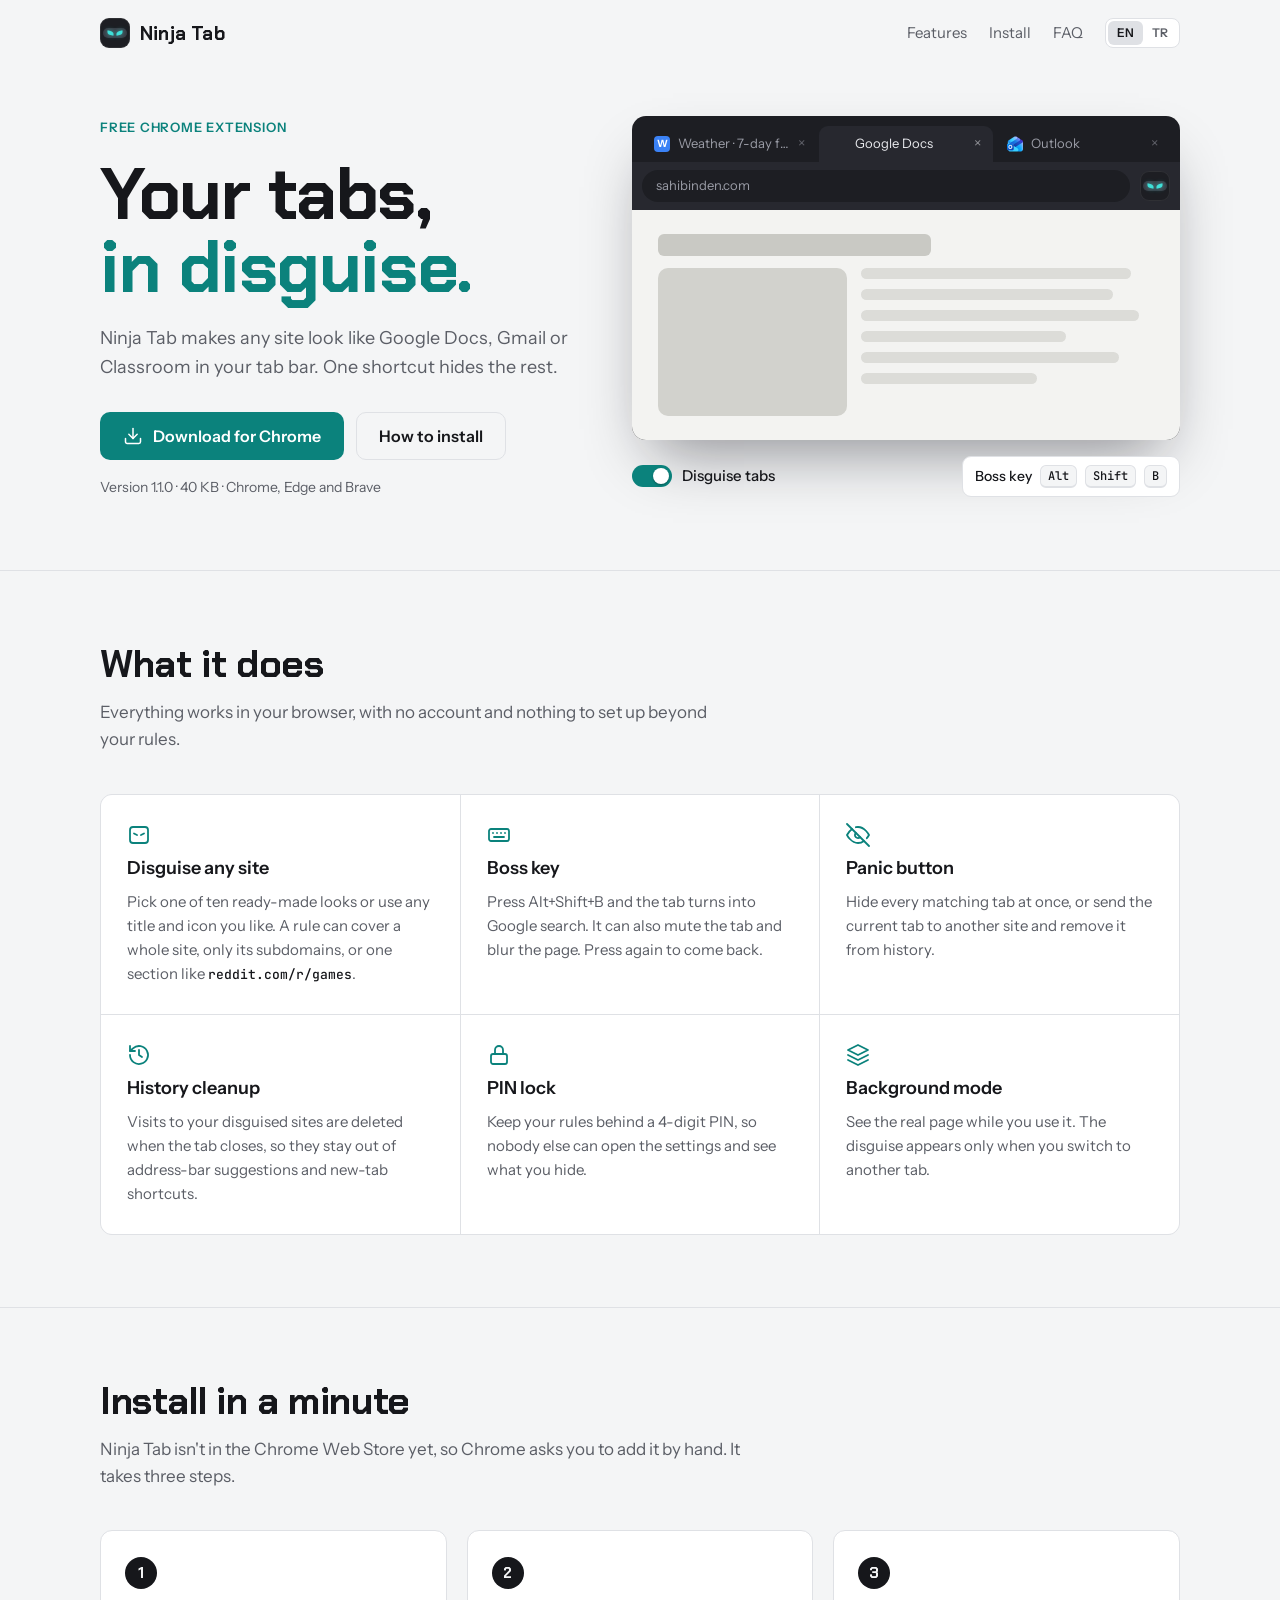
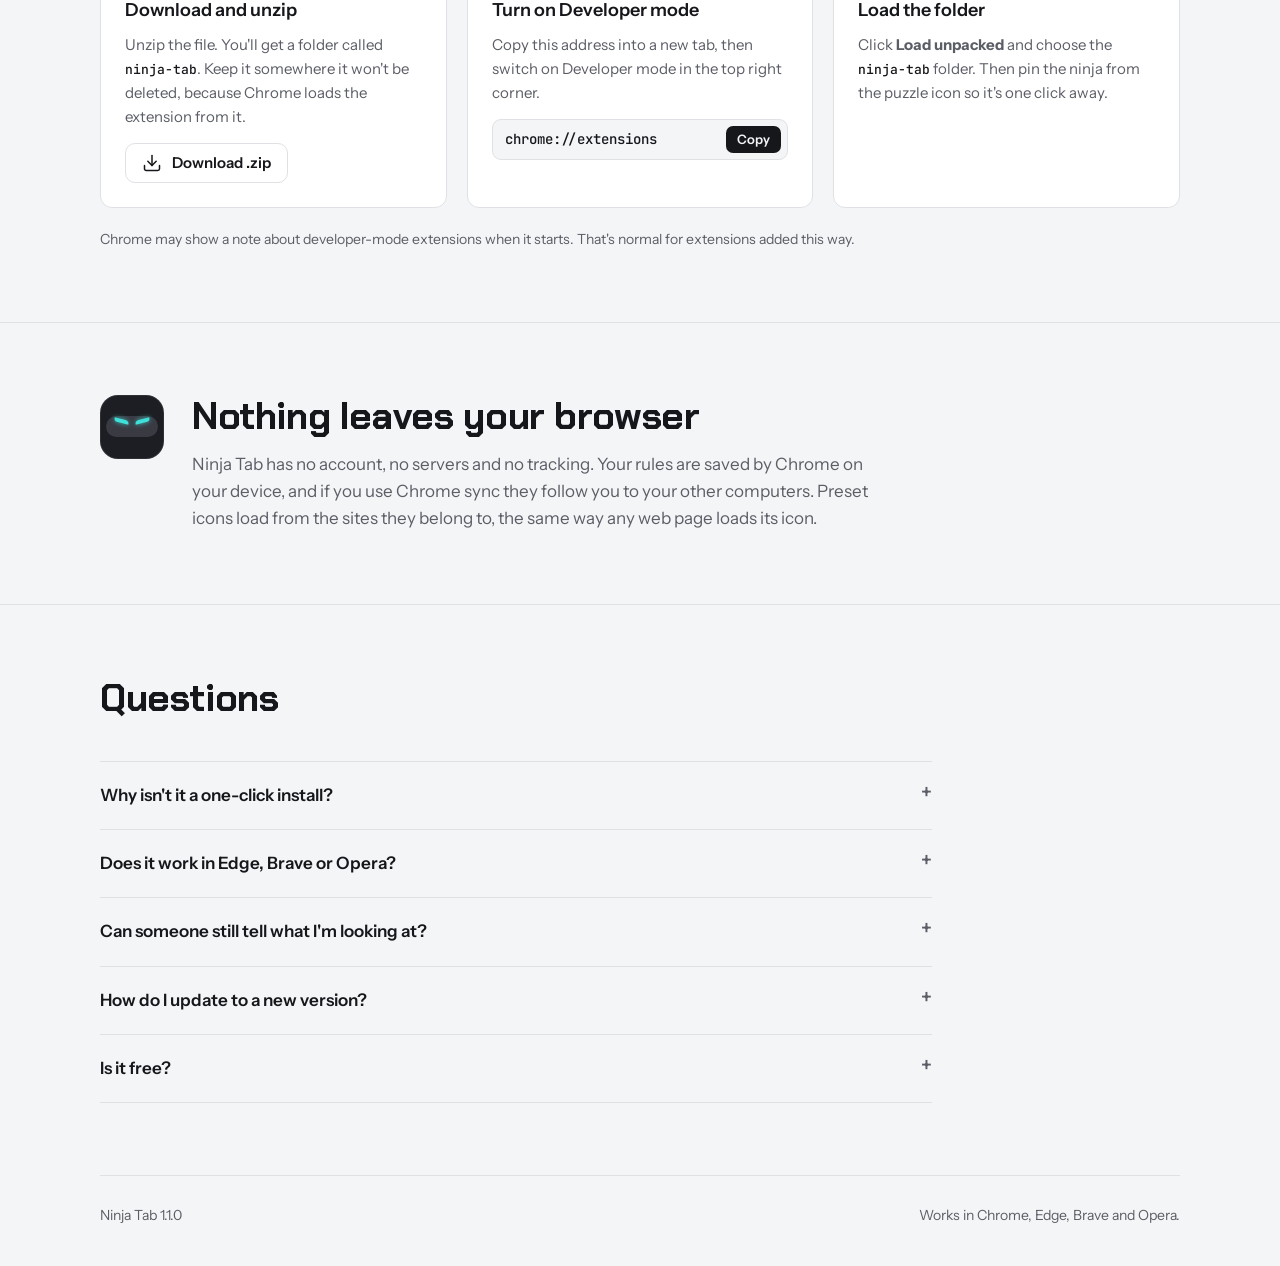
==== docs/index.html @ 6395ffd3 "Ninja Tab 1.1.0: extension and website Chrome extension that disguises tab titles and icons, with Bo" ====
<!DOCTYPE html>
<html lang="en">
<head>
  <meta charset="UTF-8">
  <meta name="viewport" content="width=device-width, initial-scale=1.0, viewport-fit=cover">
  <title>Ninja Tab</title>
  <meta name="description" content="Ninja Tab is a free Chrome extension that disguises your tabs as Google Docs, Gmail or Classroom, with a Boss Key, panic button, PIN lock and history cleanup.">
  <meta property="og:title" content="Ninja Tab">
  <meta property="og:description" content="Your tabs, in disguise. A free Chrome extension.">
  <meta property="og:image" content="icons/icon128.png">
  <link rel="icon" type="image/png" sizes="32x32" href="icons/icon32.png">
  <link rel="icon" type="image/png" sizes="16x16" href="icons/icon16.png">
  <link rel="preconnect" href="https://fonts.googleapis.com">
  <link rel="preconnect" href="https://fonts.gstatic.com" crossorigin>
  <link rel="stylesheet" href="https://fonts.googleapis.com/css2?family=Chakra+Petch:wght@600;700&family=Instrument+Sans:wght@400;500;600&family=JetBrains+Mono:wght@500&display=swap">
  <script>
    // ---- Site settings -------------------------------------------------------
    // After Ninja Tab is published, paste its Chrome Web Store link here.
    // The main button then becomes a one-click "Add to Chrome".
    window.NINJA_TAB_CONFIG = {
      chromeWebStoreUrl: '',
      zipFile: 'Ninja-Tab-v1.1.0.zip',
      version: '1.1.0',
      zipSize: '40 KB'
    };
  </script>
  <style>
    /* Layout: split hero (copy left, live tab-bar demo right), then a feature grid,
       a numbered install path, privacy and FAQ. Stacks to one column on phones. */
    :root {
      --bg: #f4f5f6;
      --bg-raised: #ffffff;
      --fg: #16171b;
      --fg-muted: #5b5e66;
      --line: #dfe1e5;
      --accent: #0b827c;
      --accent-fg: #ffffff;
      --accent-soft: rgba(11, 130, 124, 0.1);
      /* the demo browser and ninja are dark in both themes, like the extension */
      --hood: #1d1e23;
      --hood-2: #27282f;
      --hood-3: #34353e;
      --hood-text: #e9eaee;
      --hood-muted: #9a9ca6;
      --eye: #3fe0d8;
      --font-display: 'Chakra Petch', 'Segoe UI', system-ui, sans-serif;
      --font-body: 'Instrument Sans', system-ui, -apple-system, 'Segoe UI', sans-serif;
      --font-mono: 'JetBrains Mono', ui-monospace, Consolas, monospace;
      --radius: 12px;
    }
    @media (prefers-color-scheme: dark) {
      :root:not([data-theme="light"]) {
        --bg: #111215;
        --bg-raised: #191a1e;
        --fg: #ececef;
        --fg-muted: #9c9fa8;
        --line: #2a2c32;
        --accent: #3fcfc8;
        --accent-fg: #082321;
        --accent-soft: rgba(63, 207, 200, 0.12);
        --hood: #1f2026;
        --hood-2: #292a31;
        --hood-3: #363741;
        color-scheme: dark;
      }
    }
    :root[data-theme="dark"] {
      --bg: #111215;
      --bg-raised: #191a1e;
      --fg: #ececef;
      --fg-muted: #9c9fa8;
      --line: #2a2c32;
      --accent: #3fcfc8;
      --accent-fg: #082321;
      --accent-soft: rgba(63, 207, 200, 0.12);
      --hood: #1f2026;
      --hood-2: #292a31;
      --hood-3: #363741;
      color-scheme: dark;
    }

    * { box-sizing: border-box; }
    [hidden] { display: none !important; }
    html { scroll-behavior: smooth; }
    body {
      margin: 0;
      background: var(--bg);
      color: var(--fg);
      font: 16px/1.6 var(--font-body);
      -webkit-font-smoothing: antialiased;
    }
    img { max-width: 100%; }
    a { color: inherit; }
    :focus-visible { outline: 2px solid var(--accent); outline-offset: 3px; border-radius: 4px; }
    .wrap {
      width: 100%;
      max-width: 1120px;
      margin: 0 auto;
      padding-left: max(20px, env(safe-area-inset-left, 0px));
      padding-right: max(20px, env(safe-area-inset-right, 0px));
    }
    h1, h2, h3 { text-wrap: balance; margin: 0; }
    h2 {
      font: 700 clamp(28px, 4vw, 38px)/1.15 var(--font-display);
      letter-spacing: -0.01em;
    }
    .icon {
      width: 20px; height: 20px; flex-shrink: 0;
      fill: none; stroke: currentColor; stroke-width: 1.8; stroke-linecap: round; stroke-linejoin: round;
    }

    /* ---------- Ninja mark (same drawing as the extension) ---------- */
    .ninja {
      position: relative; flex-shrink: 0;
      width: 30px; height: 30px; border-radius: 9px;
      background: var(--hood);
      box-shadow: inset 0 0 0 1px rgba(255, 255, 255, 0.08);
    }
    .ninja-band {
      position: absolute; top: 10px; left: 3px; right: 3px; height: 10px;
      border-radius: 5px; background: #3a3a43;
    }
    .ninja-eye {
      position: absolute; top: 5px; width: 7px; height: 1.5px; border-radius: 1px;
      background: #707079;
      transition: height .25s, top .25s, transform .25s, background .25s, box-shadow .25s;
    }
    .ninja-eye:first-child { left: 4px; }
    .ninja-eye:last-child { right: 4px; }
    .ninja.awake .ninja-eye { top: 3px; height: 4px; background: var(--eye); box-shadow: 0 0 5px rgba(63, 224, 216, .8); }
    .ninja.awake .ninja-eye:first-child { border-radius: 0 6px 0 6px; transform: rotate(14deg); }
    .ninja.awake .ninja-eye:last-child { border-radius: 6px 0 6px 0; transform: rotate(-14deg); }
    .ninja.awake .ninja-band { animation: blink 5s infinite; }
    @keyframes blink { 0%, 93%, 100% { transform: scaleY(1); } 95% { transform: scaleY(.15); } }

    /* ---------- Nav ---------- */
    .nav {
      display: flex; align-items: center; justify-content: space-between; gap: 16px;
      padding-block: 18px;
    }
    .brand { display: flex; align-items: center; gap: 10px; text-decoration: none; }
    .brand-name { font: 700 19px/1 var(--font-display); letter-spacing: .01em; }
    .nav-links { display: flex; align-items: center; gap: 22px; font-size: 15px; }
    .nav-links a { text-decoration: none; color: var(--fg-muted); }
    .nav-links a:hover { color: var(--fg); }
    .lang {
      display: flex; padding: 2px; border: 1px solid var(--line); border-radius: 8px; background: var(--bg-raised);
    }
    .lang button {
      border: 0; background: none; color: var(--fg-muted); cursor: pointer;
      font: 600 12px/1 var(--font-body); padding: 6px 9px; border-radius: 6px;
    }
    .lang button[aria-pressed="true"] { background: var(--line); color: var(--fg); }
    @media (max-width: 720px) { .nav-links .text-link { display: none; } }

    /* ---------- Buttons ---------- */
    .btn {
      display: inline-flex; align-items: center; justify-content: center; gap: 10px;
      min-height: 48px; padding: 0 22px; border-radius: 10px;
      font: 600 16px/1 var(--font-body); text-decoration: none; cursor: pointer;
      border: 1px solid transparent; transition: filter .15s, transform .1s;
    }
    .btn:hover { filter: brightness(1.07); }
    .btn:active { transform: translateY(1px); }
    .btn-primary { background: var(--accent); color: var(--accent-fg); }
    .btn-quiet { background: transparent; border-color: var(--line); color: var(--fg); }

    /* ---------- Hero ---------- */
    .hero {
      display: grid; grid-template-columns: minmax(0, 1fr) minmax(0, 1.15fr);
      gap: 56px; align-items: center;
      padding-block: 48px 72px;
    }
    .eyebrow {
      display: inline-flex; align-items: center; gap: 8px;
      font: 600 13px/1 var(--font-body); letter-spacing: .06em; text-transform: uppercase;
      color: var(--accent);
    }
    .hero h1 {
      margin-top: 18px;
      font: 700 clamp(44px, 6.4vw, 72px)/1.02 var(--font-display);
      letter-spacing: -0.02em;
    }
    .hero h1 em { font-style: normal; color: var(--accent); }
    .lead { margin: 20px 0 0; max-width: 34em; font-size: 18px; color: var(--fg-muted); }
    .cta-row { display: flex; flex-wrap: wrap; gap: 12px; margin-top: 30px; }
    .meta { margin: 16px 0 0; font-size: 14px; color: var(--fg-muted); }
    @media (max-width: 900px) {
      .hero { grid-template-columns: minmax(0, 1fr); gap: 40px; padding-block: 24px 56px; }
    }

    /* ---------- Demo browser ---------- */
    .demo { min-width: 0; }
    .browser {
      background: var(--hood); color: var(--hood-text);
      border-radius: 14px; overflow: hidden;
      box-shadow: 0 30px 60px -20px rgba(10, 12, 20, .45), 0 0 0 1px rgba(255, 255, 255, .05);
    }
    .tabstrip { display: flex; align-items: flex-end; gap: 2px; padding: 10px 10px 0; }
    .tab {
      display: flex; align-items: center; gap: 8px; min-width: 0; flex: 1 1 0; max-width: 220px;
      height: 36px; padding: 0 12px; border-radius: 9px 9px 0 0;
      font-size: 13px; color: var(--hood-muted);
    }
    .tab.active { background: var(--hood-2); color: var(--hood-text); }
    .tab-title { overflow: hidden; white-space: nowrap; text-overflow: ellipsis; flex: 1; min-width: 0; }
    .tab-icon {
      width: 16px; height: 16px; flex-shrink: 0; border-radius: 4px;
      display: grid; place-items: center; font: 700 10px/1 var(--font-body); color: #fff;
    }
    .tab-icon img { width: 16px; height: 16px; display: block; }
    .tab .x { opacity: .5; font-size: 14px; }
    .tab.swapping .tab-title, .tab.swapping .tab-icon { animation: swap .45s ease; }
    @keyframes swap { 0% { opacity: 1; } 40% { opacity: 0; transform: translateY(-3px); } 100% { opacity: 1; } }
    .toolbar {
      display: flex; align-items: center; gap: 10px;
      padding: 8px 10px; background: var(--hood-2);
    }
    .address {
      flex: 1; min-width: 0; height: 32px; padding: 0 14px; border-radius: 16px;
      display: flex; align-items: center; background: var(--hood);
      font-size: 13px; color: var(--hood-muted); overflow: hidden; white-space: nowrap;
    }
    .address span { overflow: hidden; text-overflow: ellipsis; }
    .viewport {
      position: relative; height: 230px; padding: 24px 26px; background: #f3f3f1;
      display: flex; flex-direction: column; gap: 12px; overflow: hidden;
      transition: filter .3s;
    }
    .viewport.blurred { filter: blur(10px); }
    .sk { border-radius: 6px; background: #dcdcd8; }
    .sk.h { height: 22px; width: 55%; background: #c9c9c4; }
    .sk.l { height: 11px; }
    .sk-row { display: flex; gap: 14px; flex: 1; min-height: 0; }
    .sk.img { flex: 0 0 38%; border-radius: 10px; background: #d2d2cd; }
    .sk-col { flex: 1; display: flex; flex-direction: column; gap: 10px; }
    .demo-controls {
      display: flex; flex-wrap: wrap; align-items: center; justify-content: space-between; gap: 12px;
      margin-top: 16px;
    }
    .switch-row { display: flex; align-items: center; gap: 10px; font-size: 15px; font-weight: 500; cursor: pointer; }
    .switch { position: relative; width: 40px; height: 22px; flex-shrink: 0; }
    .switch input { position: absolute; opacity: 0; width: 0; height: 0; }
    .slider { position: absolute; inset: 0; border-radius: 11px; background: var(--line); transition: background .2s; }
    .slider::before {
      content: ""; position: absolute; top: 3px; left: 3px; width: 16px; height: 16px; border-radius: 50%;
      background: #fff; box-shadow: 0 1px 2px rgba(0, 0, 0, .3); transition: transform .2s;
    }
    .switch input:checked + .slider { background: var(--accent); }
    .switch input:checked + .slider::before { transform: translateX(18px); }
    .switch input:focus-visible + .slider { outline: 2px solid var(--accent); outline-offset: 2px; }
    .boss-btn {
      display: inline-flex; align-items: center; gap: 8px; cursor: pointer;
      padding: 8px 12px; border-radius: 9px; border: 1px solid var(--line); background: var(--bg-raised);
      font: 500 14px/1 var(--font-body); color: var(--fg);
    }
    .boss-btn[aria-pressed="true"] { border-color: var(--accent); background: var(--accent-soft); }
    kbd {
      display: inline-block; padding: 3px 7px; border-radius: 6px;
      border: 1px solid var(--line); border-bottom-width: 2px; background: var(--bg);
      font: 500 12px/1.2 var(--font-mono); color: var(--fg);
    }

    /* ---------- Sections ---------- */
    section.block { padding-block: 72px; border-top: 1px solid var(--line); }
    .section-head { display: flex; flex-direction: column; gap: 12px; max-width: 40em; margin-bottom: 40px; }
    .section-head p { margin: 0; color: var(--fg-muted); font-size: 17px; }

    .features {
      display: grid; grid-template-columns: repeat(3, minmax(0, 1fr)); gap: 1px;
      background: var(--line); border: 1px solid var(--line); border-radius: var(--radius); overflow: hidden;
    }
    .feature { background: var(--bg-raised); padding: 28px 26px; display: flex; flex-direction: column; gap: 10px; min-width: 0; }
    .feature .icon { width: 24px; height: 24px; color: var(--accent); }
    .feature h3 { font: 600 18px/1.3 var(--font-body); }
    .feature p { margin: 0; color: var(--fg-muted); font-size: 15px; }
    .feature code { font: 500 13px var(--font-mono); color: var(--fg); }
    @media (max-width: 900px) { .features { grid-template-columns: repeat(2, minmax(0, 1fr)); } }
    @media (max-width: 600px) { .features { grid-template-columns: minmax(0, 1fr); } }

    /* Install steps are a real sequence, so they're numbered */
    .store-box {
      display: flex; flex-wrap: wrap; align-items: center; justify-content: space-between; gap: 16px;
      padding: 22px 24px; margin-bottom: 28px;
      border: 1px solid var(--accent); border-radius: var(--radius); background: var(--accent-soft);
    }
    .store-box p { margin: 0; font-weight: 500; }
    .steps { list-style: none; margin: 0; padding: 0; display: grid; grid-template-columns: repeat(3, minmax(0, 1fr)); gap: 20px; counter-reset: step; }
    .step {
      counter-increment: step; position: relative; min-width: 0;
      padding: 26px 24px 24px; border: 1px solid var(--line); border-radius: var(--radius); background: var(--bg-raised);
      display: flex; flex-direction: column; gap: 10px;
      transition: border-color .3s, box-shadow .3s;
    }
    .step::before {
      content: counter(step);
      display: grid; place-items: center; width: 32px; height: 32px; border-radius: 50%;
      background: var(--fg); color: var(--bg); font: 700 15px/1 var(--font-display);
    }
    .step.highlight { border-color: var(--accent); box-shadow: 0 0 0 4px var(--accent-soft); }
    .step h3 { font: 600 18px/1.3 var(--font-body); }
    .step p { margin: 0; color: var(--fg-muted); font-size: 15px; }
    .step code { font: 500 13px var(--font-mono); color: var(--fg); }
    .copy-field {
      display: flex; align-items: center; gap: 8px; margin-top: 4px;
      padding: 6px 6px 6px 12px; border: 1px solid var(--line); border-radius: 9px; background: var(--bg);
    }
    .copy-field code { flex: 1; min-width: 0; overflow-x: auto; white-space: nowrap; font: 500 14px var(--font-mono); }
    .copy-btn {
      border: 0; border-radius: 7px; padding: 7px 11px; cursor: pointer;
      background: var(--fg); color: var(--bg); font: 600 13px/1 var(--font-body);
    }
    .step .btn { align-self: flex-start; min-height: 40px; padding: 0 16px; font-size: 15px; margin-top: 4px; }
    .note { margin: 20px 0 0; font-size: 14px; color: var(--fg-muted); }
    @media (max-width: 900px) { .steps { grid-template-columns: minmax(0, 1fr); } }

    .privacy {
      display: grid; grid-template-columns: auto minmax(0, 1fr); gap: 28px; align-items: start;
    }
    .privacy .ninja { width: 64px; height: 64px; border-radius: 18px; }
    .privacy .ninja-band { top: 21px; left: 6px; right: 6px; height: 21px; border-radius: 11px; }
    .privacy .ninja-eye { top: 9px; width: 15px; height: 3px; }
    .privacy .ninja-eye:first-child { left: 8px; }
    .privacy .ninja-eye:last-child { right: 8px; }
    .privacy p { margin: 12px 0 0; color: var(--fg-muted); max-width: 40em; font-size: 17px; }
    @media (max-width: 600px) { .privacy { grid-template-columns: minmax(0, 1fr); } }

    .faq { display: flex; flex-direction: column; border-top: 1px solid var(--line); max-width: 52em; }
    .faq details { border-bottom: 1px solid var(--line); }
    .faq summary {
      cursor: pointer; list-style: none; padding: 20px 0; font-weight: 600; font-size: 17px;
      display: flex; justify-content: space-between; gap: 16px;
    }
    .faq summary::-webkit-details-marker { display: none; }
    .faq summary::after { content: "+"; font: 600 20px/1 var(--font-body); color: var(--fg-muted); transition: transform .2s; }
    .faq details[open] summary::after { transform: rotate(45deg); }
    .faq details p { margin: 0 0 20px; color: var(--fg-muted); max-width: 44em; }
    .faq code { font: 500 14px var(--font-mono); color: var(--fg); }

    footer {
      border-top: 1px solid var(--line); padding-block: 28px 40px;
      display: flex; flex-wrap: wrap; justify-content: space-between; gap: 12px;
      font-size: 14px; color: var(--fg-muted);
    }

    .toast {
      position: fixed; left: 50%; bottom: calc(20px + env(safe-area-inset-bottom, 0px));
      transform: translate(-50%, 10px); opacity: 0; pointer-events: none;
      padding: 10px 16px; border-radius: 10px; background: var(--fg); color: var(--bg);
      font-size: 14px; font-weight: 500; transition: opacity .2s, transform .2s;
    }
    .toast.show { opacity: 1; transform: translate(-50%, 0); }

    @media (prefers-reduced-motion: reduce) {
      *, *::before, *::after { animation: none !important; transition: none !important; }
      html { scroll-behavior: auto; }
    }
  </style>
</head>
<body>
  <svg xmlns="http://www.w3.org/2000/svg" style="display: none;">
    <symbol id="i-mask" viewBox="0 0 24 24"><rect x="3" y="4" width="18" height="16" rx="3"/><path d="M7 10.5l3 1.5M17 10.5l-3 1.5"/></symbol>
    <symbol id="i-key" viewBox="0 0 24 24"><rect x="2" y="6" width="20" height="12" rx="2"/><line x1="6" y1="10" x2="6.01" y2="10"/><line x1="10" y1="10" x2="10.01" y2="10"/><line x1="14" y1="10" x2="14.01" y2="10"/><line x1="18" y1="10" x2="18.01" y2="10"/><line x1="7" y1="14" x2="17" y2="14"/></symbol>
    <symbol id="i-eye-off" viewBox="0 0 24 24"><path d="M17.94 17.94A10.07 10.07 0 0 1 12 20c-7 0-11-8-11-8a18.45 18.45 0 0 1 5.06-5.94"/><path d="M9.9 4.24A9.12 9.12 0 0 1 12 4c7 0 11 8 11 8a18.5 18.5 0 0 1-2.16 3.19"/><path d="M14.12 14.12a3 3 0 1 1-4.24-4.24"/><line x1="1" y1="1" x2="23" y2="23"/></symbol>
    <symbol id="i-history" viewBox="0 0 24 24"><path d="M3 12a9 9 0 1 0 3-6.7L3 8"/><polyline points="3 3 3 8 8 8"/><polyline points="12 7 12 12 15 14"/></symbol>
    <symbol id="i-lock" viewBox="0 0 24 24"><rect x="4" y="11" width="16" height="10" rx="2"/><path d="M8 11V7a4 4 0 0 1 8 0v4"/></symbol>
    <symbol id="i-layers" viewBox="0 0 24 24"><polygon points="12 2 2 7 12 12 22 7 12 2"/><polyline points="2 17 12 22 22 17"/><polyline points="2 12 12 17 22 12"/></symbol>
    <symbol id="i-download" viewBox="0 0 24 24"><path d="M21 15v4a2 2 0 0 1-2 2H5a2 2 0 0 1-2-2v-4"/><polyline points="7 10 12 15 17 10"/><line x1="12" y1="15" x2="12" y2="3"/></symbol>
    <symbol id="i-chrome" viewBox="0 0 24 24"><circle cx="12" cy="12" r="9"/><circle cx="12" cy="12" r="3.5"/><line x1="12" y1="8.5" x2="20.2" y2="8.5"/><line x1="9" y1="13.8" x2="4.9" y2="6.7"/><line x1="15" y1="13.8" x2="10.9" y2="20.9"/></symbol>
  </svg>

  <div class="wrap">
    <nav class="nav">
      <a class="brand" href="#top" aria-label="Ninja Tab">
        <span class="ninja awake" id="nav-ninja" aria-hidden="true"><span class="ninja-band"><span class="ninja-eye"></span><span class="ninja-eye"></span></span></span>
        <span class="brand-name">Ninja Tab</span>
      </a>
      <div class="nav-links">
        <a class="text-link" href="#features" data-i18n="navFeatures">Features</a>
        <a class="text-link" href="#install" data-i18n="navInstall">Install</a>
        <a class="text-link" href="#faq" data-i18n="navFaq">FAQ</a>
        <div class="lang" role="group" aria-label="Language">
          <button type="button" data-lang="en" aria-pressed="true">EN</button>
          <button type="button" data-lang="tr" aria-pressed="false">TR</button>
        </div>
      </div>
    </nav>

    <header class="hero" id="top">
      <div>
        <span class="eyebrow" data-i18n="eyebrow">Free Chrome extension</span>
        <h1 data-i18n-html="heroTitle">Your tabs, <em>in disguise.</em></h1>
        <p class="lead" data-i18n="heroLead">Ninja Tab makes any site look like Google Docs, Gmail or Classroom in your tab bar. One shortcut hides the rest.</p>
        <div class="cta-row">
          <a class="btn btn-primary get-btn" href="#install">
            <svg class="icon"><use href="#i-download"/></svg>
            <span class="get-label">Download for Chrome</span>
          </a>
          <a class="btn btn-quiet" href="#install" data-i18n="howToInstall">How to install</a>
        </div>
        <p class="meta" id="meta-line">Version 1.1.0 · 40 KB · Chrome, Edge and Brave</p>
      </div>

      <div class="demo">
        <div class="browser" aria-label="Demo of a browser tab bar">
          <div class="tabstrip" id="tabstrip"></div>
          <div class="toolbar">
            <div class="address"><span id="demo-address">sahibinden.com</span></div>
            <span class="ninja awake" id="demo-ninja" aria-hidden="true"><span class="ninja-band"><span class="ninja-eye"></span><span class="ninja-eye"></span></span></span>
          </div>
          <div class="viewport" id="demo-viewport" aria-hidden="true">
            <div class="sk h"></div>
            <div class="sk-row">
              <div class="sk img"></div>
              <div class="sk-col">
                <div class="sk l" style="width: 92%"></div>
                <div class="sk l" style="width: 86%"></div>
                <div class="sk l" style="width: 95%"></div>
                <div class="sk l" style="width: 70%"></div>
                <div class="sk l" style="width: 88%"></div>
                <div class="sk l" style="width: 60%"></div>
              </div>
            </div>
          </div>
        </div>
        <div class="demo-controls">
          <label class="switch-row" for="demo-disguise">
            <span class="switch"><input type="checkbox" id="demo-disguise" checked><span class="slider"></span></span>
            <span data-i18n="demoDisguise">Disguise tabs</span>
          </label>
          <button type="button" class="boss-btn" id="demo-boss" aria-pressed="false">
            <span data-i18n="demoBoss">Boss key</span> <kbd>Alt</kbd><kbd>Shift</kbd><kbd>B</kbd>
          </button>
        </div>
      </div>
    </header>
  </div>

  <section class="block" id="features">
    <div class="wrap">
      <div class="section-head">
        <h2 data-i18n="featuresTitle">What it does</h2>
        <p data-i18n="featuresLead">Everything works in your browser, with no account and nothing to set up beyond your rules.</p>
      </div>
      <div class="features">
        <div class="feature">
          <svg class="icon"><use href="#i-mask"/></svg>
          <h3 data-i18n="f1Title">Disguise any site</h3>
          <p data-i18n-html="f1Body">Pick one of ten ready-made looks or use any title and icon you like. A rule can cover a whole site, only its subdomains, or one section like <code>reddit.com/r/games</code>.</p>
        </div>
        <div class="feature">
          <svg class="icon"><use href="#i-key"/></svg>
          <h3 data-i18n="f2Title">Boss key</h3>
          <p data-i18n="f2Body">Press Alt+Shift+B and the tab turns into Google search. It can also mute the tab and blur the page. Press again to come back.</p>
        </div>
        <div class="feature">
          <svg class="icon"><use href="#i-eye-off"/></svg>
          <h3 data-i18n="f3Title">Panic button</h3>
          <p data-i18n="f3Body">Hide every matching tab at once, or send the current tab to another site and remove it from history.</p>
        </div>
        <div class="feature">
          <svg class="icon"><use href="#i-history"/></svg>
          <h3 data-i18n="f4Title">History cleanup</h3>
          <p data-i18n="f4Body">Visits to your disguised sites are deleted when the tab closes, so they stay out of address-bar suggestions and new-tab shortcuts.</p>
        </div>
        <div class="feature">
          <svg class="icon"><use href="#i-lock"/></svg>
          <h3 data-i18n="f5Title">PIN lock</h3>
          <p data-i18n="f5Body">Keep your rules behind a 4-digit PIN, so nobody else can open the settings and see what you hide.</p>
        </div>
        <div class="feature">
          <svg class="icon"><use href="#i-layers"/></svg>
          <h3 data-i18n="f6Title">Background mode</h3>
          <p data-i18n="f6Body">See the real page while you use it. The disguise appears only when you switch to another tab.</p>
        </div>
      </div>
    </div>
  </section>

  <section class="block" id="install">
    <div class="wrap">
      <div class="section-head">
        <h2 data-i18n="installTitle">Install in a minute</h2>
        <p id="install-lead">Ninja Tab isn't in the Chrome Web Store yet, so Chrome asks you to add it by hand. It takes three steps.</p>
      </div>

      <div class="store-box" id="store-box" hidden>
        <p data-i18n="storeBox">The fastest way: add Ninja Tab from the Chrome Web Store with one click.</p>
        <a class="btn btn-primary" id="store-btn" href="#" target="_blank" rel="noopener">
          <svg class="icon"><use href="#i-chrome"/></svg><span data-i18n="addToChrome">Add to Chrome</span>
        </a>
      </div>

      <ol class="steps">
        <li class="step" id="step-1">
          <h3 data-i18n="s1Title">Download and unzip</h3>
          <p data-i18n-html="s1Body">Unzip the file. You'll get a folder called <code>ninja-tab</code>. Keep it somewhere it won't be deleted, because Chrome loads the extension from it.</p>
          <a class="btn btn-quiet get-zip" href="Ninja-Tab-v1.1.0.zip" download>
            <svg class="icon"><use href="#i-download"/></svg><span data-i18n="downloadZip">Download .zip</span>
          </a>
        </li>
        <li class="step" id="step-2">
          <h3 data-i18n="s2Title">Turn on Developer mode</h3>
          <p data-i18n="s2Body">Copy this address into a new tab, then switch on Developer mode in the top right corner.</p>
          <div class="copy-field">
            <code id="ext-address">chrome://extensions</code>
            <button type="button" class="copy-btn" id="copy-address" data-i18n="copy">Copy</button>
          </div>
        </li>
        <li class="step" id="step-3">
          <h3 data-i18n="s3Title">Load the folder</h3>
          <p data-i18n-html="s3Body">Click <strong>Load unpacked</strong> and choose the <code>ninja-tab</code> folder. Then pin the ninja from the puzzle icon so it's one click away.</p>
        </li>
      </ol>
      <p class="note" data-i18n="installNote">Chrome may show a note about developer-mode extensions when it starts. That's normal for extensions added this way.</p>
    </div>
  </section>

  <section class="block">
    <div class="wrap privacy">
      <span class="ninja awake" aria-hidden="true"><span class="ninja-band"><span class="ninja-eye"></span><span class="ninja-eye"></span></span></span>
      <div>
        <h2 data-i18n="privacyTitle">Nothing leaves your browser</h2>
        <p data-i18n="privacyBody">Ninja Tab has no account, no servers and no tracking. Your rules are saved by Chrome on your device, and if you use Chrome sync they follow you to your other computers. Preset icons load from the sites they belong to, the same way any web page loads its icon.</p>
      </div>
    </div>
  </section>

  <section class="block" id="faq">
    <div class="wrap">
      <div class="section-head">
        <h2 data-i18n="faqTitle">Questions</h2>
      </div>
      <div class="faq">
        <details>
          <summary data-i18n="q1">Why isn't it a one-click install?</summary>
          <p data-i18n="a1">Chrome only allows one-click installs from the Chrome Web Store. Once Ninja Tab is published there, the button at the top of this page will install it directly.</p>
        </details>
        <details>
          <summary data-i18n="q2">Does it work in Edge, Brave or Opera?</summary>
          <p data-i18n-html="a2">Yes. They're built on the same engine as Chrome. Use <code>edge://extensions</code> in Edge, <code>brave://extensions</code> in Brave and <code>opera://extensions</code> in Opera for step 2.</p>
        </details>
        <details>
          <summary data-i18n="q3">Can someone still tell what I'm looking at?</summary>
          <p data-i18n="a3">Ninja Tab changes what the tab bar and your history show. The address bar still shows the real address, and anyone looking at your screen sees the real page unless you press the Boss Key.</p>
        </details>
        <details>
          <summary data-i18n="q4">How do I update to a new version?</summary>
          <p data-i18n-html="a4">Download the new version and replace the old <code>ninja-tab</code> folder with it. Then open <code>chrome://extensions</code> and click the reload arrow on Ninja Tab. Your rules and settings stay.</p>
        </details>
        <details>
          <summary data-i18n="q5">Is it free?</summary>
          <p data-i18n="a5">Yes, completely. There are no ads and no paid version.</p>
        </details>
      </div>
    </div>
  </section>

  <div class="wrap">
    <footer>
      <span>Ninja Tab <span class="version"></span></span>
      <span data-i18n="footerNote">Works in Chrome, Edge, Brave and Opera.</span>
    </footer>
  </div>

  <div class="toast" id="toast" role="status" aria-live="polite"></div>

  <script>
    (function () {
      const config = window.NINJA_TAB_CONFIG;
      const hasStore = !!config.chromeWebStoreUrl;
      const $ = (id) => document.getElementById(id);

      const i18n = {
        en: {
          navFeatures: 'Features', navInstall: 'Install', navFaq: 'FAQ',
          eyebrow: 'Free Chrome extension',
          heroTitle: 'Your tabs, <em>in disguise.</em>',
          heroLead: 'Ninja Tab makes any site look like Google Docs, Gmail or Classroom in your tab bar. One shortcut hides the rest.',
          getDownload: 'Download for Chrome', getStore: 'Add to Chrome',
          howToInstall: 'How to install',
          meta: 'Version {v} · {size} · Chrome, Edge and Brave',
          metaStore: 'Version {v} · Free on the Chrome Web Store',
          demoDisguise: 'Disguise tabs', demoBoss: 'Boss key',
          featuresTitle: 'What it does',
          featuresLead: 'Everything works in your browser, with no account and nothing to set up beyond your rules.',
          f1Title: 'Disguise any site',
          f1Body: 'Pick one of ten ready-made looks or use any title and icon you like. A rule can cover a whole site, only its subdomains, or one section like <code>reddit.com/r/games</code>.',
          f2Title: 'Boss key',
          f2Body: 'Press Alt+Shift+B and the tab turns into Google search. It can also mute the tab and blur the page. Press again to come back.',
          f3Title: 'Panic button',
          f3Body: 'Hide every matching tab at once, or send the current tab to another site and remove it from history.',
          f4Title: 'History cleanup',
          f4Body: 'Visits to your disguised sites are deleted when the tab closes, so they stay out of address-bar suggestions and new-tab shortcuts.',
          f5Title: 'PIN lock',
          f5Body: 'Keep your rules behind a 4-digit PIN, so nobody else can open the settings and see what you hide.',
          f6Title: 'Background mode',
          f6Body: 'See the real page while you use it. The disguise appears only when you switch to another tab.',
          installTitle: 'Install in a minute',
          installLead: "Ninja Tab isn't in the Chrome Web Store yet, so Chrome asks you to add it by hand. It takes three steps.",
          installLeadStore: 'Add it from the Chrome Web Store with one click, or install the file by hand with the steps below.',
          storeBox: 'The fastest way: add Ninja Tab from the Chrome Web Store with one click.',
          addToChrome: 'Add to Chrome',
          s1Title: 'Download and unzip',
          s1Body: "Unzip the file. You'll get a folder called <code>ninja-tab</code>. Keep it somewhere it won't be deleted, because Chrome loads the extension from it.",
          downloadZip: 'Download .zip',
          s2Title: 'Turn on Developer mode',
          s2Body: 'Copy this address into a new tab, then switch on Developer mode in the top right corner.',
          copy: 'Copy', copied: 'Address copied. Paste it into a new tab.', copyFailed: 'Select the address and copy it by hand.',
          downloading: 'Downloading. Follow the three steps below to finish.',
          s3Title: 'Load the folder',
          s3Body: "Click <strong>Load unpacked</strong> and choose the <code>ninja-tab</code> folder. Then pin the ninja from the puzzle icon so it's one click away.",
          installNote: "Chrome may show a note about developer-mode extensions when it starts. That's normal for extensions added this way.",
          privacyTitle: 'Nothing leaves your browser',
          privacyBody: 'Ninja Tab has no account, no servers and no tracking. Your rules are saved by Chrome on your device, and if you use Chrome sync they follow you to your other computers. Preset icons load from the sites they belong to, the same way any web page loads its icon.',
          faqTitle: 'Questions',
          q1: "Why isn't it a one-click install?",
          a1: 'Chrome only allows one-click installs from the Chrome Web Store. Once Ninja Tab is published there, the button at the top of this page will install it directly.',
          q2: 'Does it work in Edge, Brave or Opera?',
          a2: "Yes. They're built on the same engine as Chrome. Use <code>edge://extensions</code> in Edge, <code>brave://extensions</code> in Brave and <code>opera://extensions</code> in Opera for step 2.",
          q3: "Can someone still tell what I'm looking at?",
          a3: 'Ninja Tab changes what the tab bar and your history show. The address bar still shows the real address, and anyone looking at your screen sees the real page unless you press the Boss Key.',
          q4: 'How do I update to a new version?',
          a4: 'Download the new version and replace the old <code>ninja-tab</code> folder with it. Then open <code>chrome://extensions</code> and click the reload arrow on Ninja Tab. Your rules and settings stay.',
          q5: 'Is it free?',
          a5: 'Yes, completely. There are no ads and no paid version.',
          footerNote: 'Works in Chrome, Edge, Brave and Opera.',
          tabs: ['Weather · 7-day forecast', 'sahibinden.com - Emlak, Vasıta, Alışveriş', 'Live scores · Football']
        },
        tr: {
          navFeatures: 'Özellikler', navInstall: 'Kurulum', navFaq: 'SSS',
          eyebrow: 'Ücretsiz Chrome uzantısı',
          heroTitle: 'Sekmeleriniz <em>kılık değiştirsin.</em>',
          heroLead: 'Ninja Tab, herhangi bir siteyi sekme çubuğunda Google Dokümanlar, Gmail veya Classroom gibi gösterir. Tek kısayol gerisini gizler.',
          getDownload: 'Chrome için indir', getStore: "Chrome'a ekle",
          howToInstall: 'Nasıl kurulur',
          meta: 'Sürüm {v} · {size} · Chrome, Edge ve Brave',
          metaStore: "Sürüm {v} · Chrome Web Mağazası'nda ücretsiz",
          demoDisguise: 'Sekmeleri gizle', demoBoss: 'Patron tuşu',
          featuresTitle: 'Neler yapar',
          featuresLead: 'Her şey tarayıcınızda çalışır. Hesap yok; kurallarınız dışında ayarlanacak bir şey yok.',
          f1Title: 'Her siteyi gizleyin',
          f1Body: 'Hazır on görünümden birini seçin ya da istediğiniz başlığı ve simgeyi kullanın. Bir kural tüm siteyi, yalnızca alt alan adlarını ya da <code>reddit.com/r/games</code> gibi tek bir bölümü kapsayabilir.',
          f2Title: 'Patron tuşu',
          f2Body: 'Alt+Shift+B tuşlarına basın, sekme Google aramasına dönüşsün. Sekmeyi sessize alıp sayfayı bulanıklaştırabilir de. Geri dönmek için tekrar basın.',
          f3Title: 'Panik düğmesi',
          f3Body: 'Eşleşen tüm sekmeleri tek seferde gizleyin ya da geçerli sekmeyi başka bir siteye gönderip geçmişten silin.',
          f4Title: 'Geçmiş temizliği',
          f4Body: 'Gizlediğiniz sitelere yapılan ziyaretler sekme kapanınca silinir; böylece adres çubuğu önerilerinde ve yeni sekme kısayollarında görünmezler.',
          f5Title: 'PIN kilidi',
          f5Body: 'Kurallarınızı 4 haneli bir PIN ile koruyun; kimse ayarları açıp neyi gizlediğinizi göremesin.',
          f6Title: 'Arka plan modu',
          f6Body: 'Sayfayı kullanırken gerçeğini görün. Kamuflaj yalnızca başka bir sekmeye geçtiğinizde devreye girer.',
          installTitle: 'Bir dakikada kurun',
          installLead: "Ninja Tab henüz Chrome Web Mağazası'nda değil, bu yüzden Chrome elle eklemenizi istiyor. Üç adımda biter.",
          installLeadStore: "Chrome Web Mağazası'ndan tek tıkla ekleyin ya da aşağıdaki adımlarla dosyayı elle kurun.",
          storeBox: "En hızlı yol: Ninja Tab'ı Chrome Web Mağazası'ndan tek tıkla ekleyin.",
          addToChrome: "Chrome'a ekle",
          s1Title: 'İndirin ve açın',
          s1Body: 'Zip dosyasını açın. <code>ninja-tab</code> adlı bir klasör çıkacak. Silinmeyeceği bir yerde saklayın, çünkü Chrome uzantıyı bu klasörden yükler.',
          downloadZip: '.zip indir',
          s2Title: 'Geliştirici modunu açın',
          s2Body: 'Bu adresi yeni bir sekmeye yapıştırın, ardından sağ üst köşedeki Geliştirici modunu açın.',
          copy: 'Kopyala', copied: 'Adres kopyalandı. Yeni bir sekmeye yapıştırın.', copyFailed: 'Adresi seçip elle kopyalayın.',
          downloading: 'İndiriliyor. Bitirmek için aşağıdaki üç adımı izleyin.',
          s3Title: 'Klasörü yükleyin',
          s3Body: '<strong>Paketlenmemiş öğe yükle</strong> düğmesine tıklayıp <code>ninja-tab</code> klasörünü seçin. Sonra yapboz simgesinden ninjayı sabitleyin, hep bir tık uzağınızda olsun.',
          installNote: 'Chrome açılırken geliştirici modundaki uzantılarla ilgili bir uyarı gösterebilir. Bu şekilde eklenen uzantılar için bu normaldir.',
          privacyTitle: 'Hiçbir şey tarayıcınızdan çıkmaz',
          privacyBody: 'Ninja Tab’ın hesabı, sunucusu ve takibi yok. Kurallarınızı Chrome cihazınızda saklar; Chrome senkronizasyonu açıksa diğer bilgisayarlarınıza da taşınır. Hazır simgeler, her web sayfasının kendi simgesini yüklediği gibi ait oldukları sitelerden yüklenir.',
          faqTitle: 'Sorular',
          q1: 'Neden tek tıkla kurulmuyor?',
          a1: "Chrome tek tıkla kurulumu yalnızca Chrome Web Mağazası'ndan yapılmasına izin verir. Ninja Tab orada yayınlandığında, bu sayfanın üstündeki düğme uzantıyı doğrudan kuracak.",
          q2: "Edge, Brave veya Opera'da çalışır mı?",
          a2: "Evet. Hepsi Chrome ile aynı altyapıyı kullanır. 2. adımda Edge için <code>edge://extensions</code>, Brave için <code>brave://extensions</code>, Opera için <code>opera://extensions</code> adresini kullanın.",
          q3: 'Neye baktığım yine de anlaşılabilir mi?',
          a3: 'Ninja Tab, sekme çubuğunda ve geçmişinizde görüneni değiştirir. Adres çubuğu gerçek adresi göstermeye devam eder ve Patron tuşuna basmadığınız sürece ekranınıza bakan herkes gerçek sayfayı görür.',
          q4: 'Yeni sürüme nasıl güncellerim?',
          a4: 'Yeni sürümü indirip eski <code>ninja-tab</code> klasörünün yerine koyun. Ardından <code>chrome://extensions</code> sayfasını açıp Ninja Tab üzerindeki yenile okuna tıklayın. Kurallarınız ve ayarlarınız korunur.',
          q5: 'Ücretsiz mi?',
          a5: 'Evet, tamamen. Reklam ve ücretli sürüm yok.',
          footerNote: "Chrome, Edge, Brave ve Opera'da çalışır.",
          tabs: ['Hava durumu · 7 günlük', 'sahibinden.com - Emlak, Vasıta, Alışveriş', 'Canlı skorlar · Futbol']
        }
      };

      let lang = 'en';
      try { lang = localStorage.getItem('ninja-tab-lang') || ''; } catch (e) { lang = ''; }
      if (!i18n[lang]) lang = (navigator.language || '').toLowerCase().startsWith('tr') ? 'tr' : 'en';

      function fill(text, vars) {
        return Object.keys(vars).reduce((s, k) => s.replace('{' + k + '}', vars[k]), text);
      }

      function applyLanguage(next) {
        lang = next;
        const t = i18n[lang];
        document.documentElement.lang = lang;
        document.querySelectorAll('[data-i18n]').forEach(el => { el.textContent = t[el.dataset.i18n]; });
        document.querySelectorAll('[data-i18n-html]').forEach(el => { el.innerHTML = t[el.dataset.i18nHtml]; });
        document.querySelectorAll('.lang button').forEach(b => b.setAttribute('aria-pressed', String(b.dataset.lang === lang)));
        document.querySelectorAll('.get-label').forEach(el => { el.textContent = hasStore ? t.getStore : t.getDownload; });
        $('meta-line').textContent = fill(hasStore ? t.metaStore : t.meta, { v: config.version, size: config.zipSize });
        $('install-lead').textContent = hasStore ? t.installLeadStore : t.installLead;
        renderTabs();
        try { localStorage.setItem('ninja-tab-lang', lang); } catch (e) { /* not saved; fine */ }
      }

      document.querySelectorAll('.lang button').forEach(b => b.addEventListener('click', () => applyLanguage(b.dataset.lang)));

      // ---------- Download / store button ----------
      document.querySelectorAll('.version').forEach(el => { el.textContent = config.version; });
      document.querySelectorAll('.get-zip').forEach(a => a.setAttribute('href', config.zipFile));
      const toastEl = $('toast');
      let toastTimer;
      function toast(message) {
        toastEl.textContent = message;
        toastEl.classList.add('show');
        clearTimeout(toastTimer);
        toastTimer = setTimeout(() => toastEl.classList.remove('show'), 3200);
      }

      function highlightStep(id) {
        const step = $(id);
        step.classList.add('highlight');
        setTimeout(() => step.classList.remove('highlight'), 2600);
      }

      if (hasStore) {
        $('store-box').hidden = false;
        $('store-btn').href = config.chromeWebStoreUrl;
      }
      document.querySelectorAll('.get-btn').forEach(btn => {
        if (hasStore) {
          btn.href = config.chromeWebStoreUrl;
          btn.target = '_blank';
          btn.rel = 'noopener';
          btn.querySelector('use').setAttribute('href', '#i-chrome');
        } else {
          // Start the download, then walk the visitor to the install steps
          btn.href = config.zipFile;
          btn.setAttribute('download', '');
          btn.addEventListener('click', () => {
            toast(i18n[lang].downloading);
            setTimeout(() => {
              $('install').scrollIntoView({ behavior: 'smooth' });
              highlightStep('step-2');
            }, 400);
          });
        }
      });

      // chrome:// pages can't be linked to from a website, so offer a copy button
      $('copy-address').addEventListener('click', async () => {
        const text = $('ext-address').textContent;
        try {
          await navigator.clipboard.writeText(text);
          toast(i18n[lang].copied);
        } catch (e) {
          const range = document.createRange();
          range.selectNodeContents($('ext-address'));
          const sel = window.getSelection();
          sel.removeAllRanges();
          sel.addRange(range);
          toast(i18n[lang].copyFailed);
        }
      });

      // ---------- Demo tab bar ----------
      const DOCS = 'https://ssl.gstatic.com/docs/documents/images/kix-favicon7.ico';
      const OUTLOOK = 'icons/outlook.png';
      const GOOGLE = 'https://www.google.com/favicon.ico';
      const demoTabs = [
        { letter: 'W', color: '#3b82f6', disguise: null },
        { realIcon: 'icons/sahibinden.png', disguise: { title: 'Google Docs', icon: DOCS }, active: true },
        { letter: 'S', color: '#2b8a3e', disguise: { title: 'Outlook', icon: OUTLOOK } }
      ];
      let disguised = false;
      let boss = false;

      function iconEl(tab, shown) {
        shown = shown || tab.realIcon;
        const box = document.createElement('span');
        box.className = 'tab-icon';
        if (shown) {
          const img = document.createElement('img');
          img.src = shown;
          img.alt = '';
          box.appendChild(img);
        } else {
          box.style.background = tab.color;
          box.textContent = tab.letter;
        }
        return box;
      }

      function renderTabs(changed) {
        const strip = $('tabstrip');
        strip.innerHTML = '';
        demoTabs.forEach((tab, i) => {
          let title = i18n[lang].tabs[i];
          let icon = null;
          if (tab.active && boss) {
            title = 'Google';
            icon = GOOGLE;
          } else if (disguised && tab.disguise) {
            title = tab.disguise.title;
            icon = tab.disguise.icon;
          }
          const el = document.createElement('div');
          el.className = 'tab' + (tab.active ? ' active' : '') + (changed && (tab.disguise || tab.active) ? ' swapping' : '');
          el.appendChild(iconEl(tab, icon));
          const span = document.createElement('span');
          span.className = 'tab-title';
          span.textContent = title;
          el.appendChild(span);
          const x = document.createElement('span');
          x.className = 'x';
          x.textContent = '×';
          el.appendChild(x);
          strip.appendChild(el);
        });
        $('demo-viewport').classList.toggle('blurred', boss);
        $('demo-ninja').classList.toggle('awake', disguised || boss);
        $('nav-ninja').classList.toggle('awake', disguised || boss);
        $('demo-boss').setAttribute('aria-pressed', String(boss));
        $('demo-disguise').checked = disguised;
      }

      function setDisguised(value) {
        disguised = value;
        renderTabs(true);
      }
      function toggleBoss() {
        boss = !boss;
        renderTabs(true);
      }

      $('demo-disguise').addEventListener('change', e => setDisguised(e.target.checked));
      $('demo-boss').addEventListener('click', toggleBoss);
      document.addEventListener('keydown', e => {
        if (e.altKey && e.shiftKey && e.code === 'KeyB') {
          e.preventDefault();
          toggleBoss();
        }
      });

      applyLanguage(lang);

      // Show the swap once on load; with reduced motion, just start disguised
      const reduced = window.matchMedia('(prefers-reduced-motion: reduce)').matches;
      if (reduced) {
        setDisguised(true);
      } else {
        setTimeout(() => setDisguised(true), 1100);
      }
    })();
  </script>
</body>
</html>
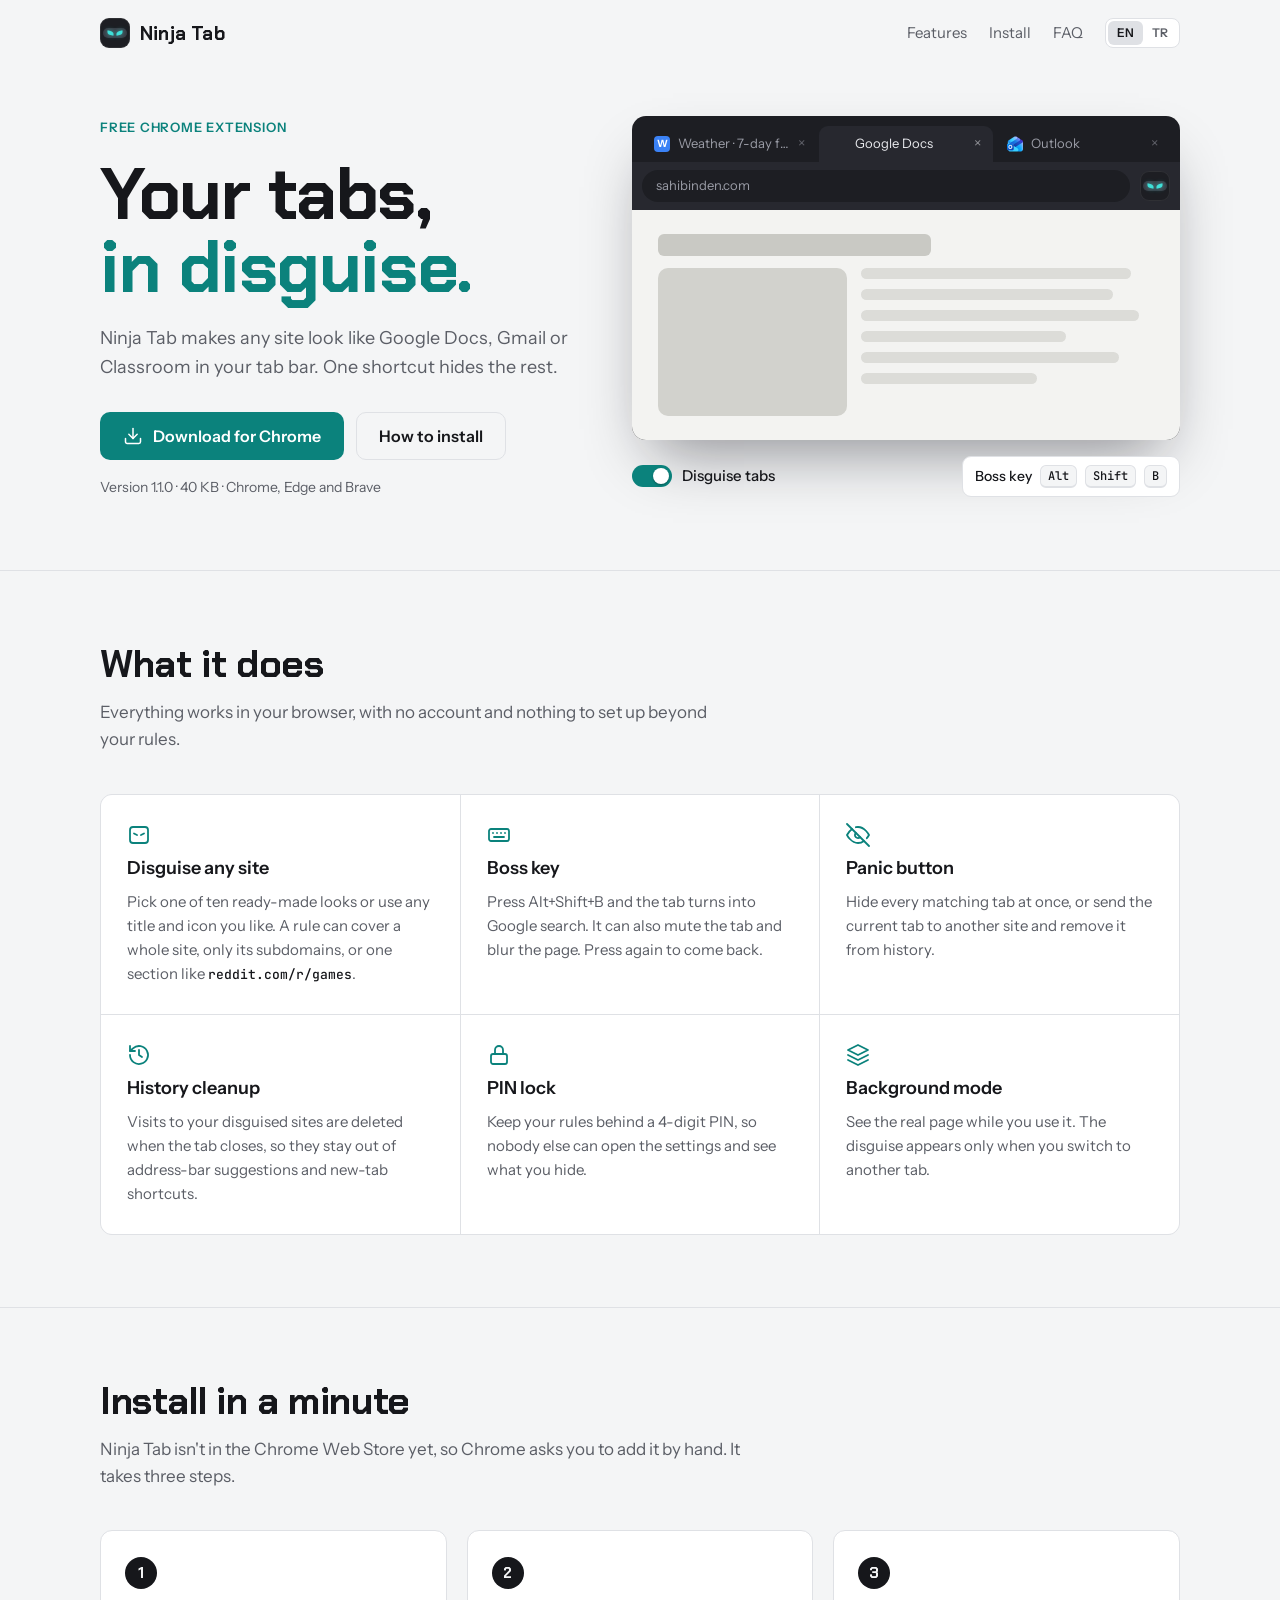
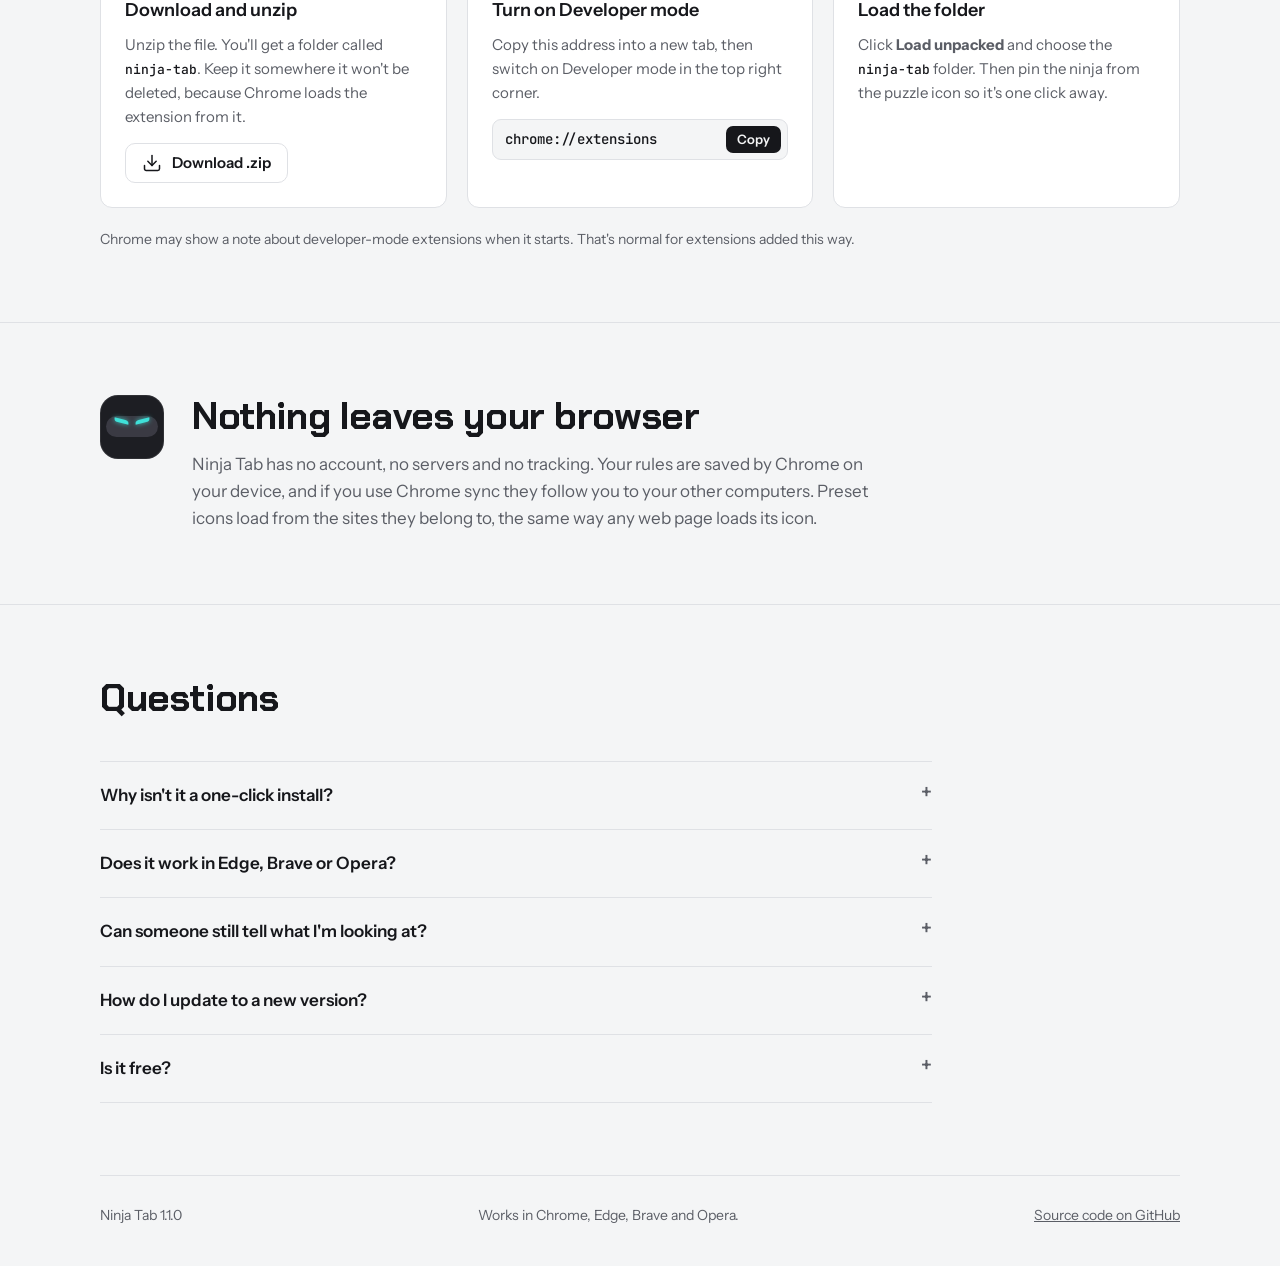
==== commit f69999f7: "Link the website and the GitHub repo to each other" ====
--- a/docs/index.html
+++ b/docs/index.html
@@ -560,6 +560,7 @@
     <footer>
       <span>Ninja Tab <span class="version"></span></span>
       <span data-i18n="footerNote">Works in Chrome, Edge, Brave and Opera.</span>
+      <a href="https://github.com/OmarBassaj/ninja-tab" target="_blank" rel="noopener" data-i18n="sourceCode">Source code on GitHub</a>
     </footer>
   </div>
 
@@ -625,6 +626,7 @@
           q5: 'Is it free?',
           a5: 'Yes, completely. There are no ads and no paid version.',
           footerNote: 'Works in Chrome, Edge, Brave and Opera.',
+          sourceCode: 'Source code on GitHub',
           tabs: ['Weather · 7-day forecast', 'sahibinden.com - Emlak, Vasıta, Alışveriş', 'Live scores · Football']
         },
         tr: {
@@ -680,6 +682,7 @@
           q5: 'Ücretsiz mi?',
           a5: 'Evet, tamamen. Reklam ve ücretli sürüm yok.',
           footerNote: "Chrome, Edge, Brave ve Opera'da çalışır.",
+          sourceCode: "GitHub'da kaynak kodu",
           tabs: ['Hava durumu · 7 günlük', 'sahibinden.com - Emlak, Vasıta, Alışveriş', 'Canlı skorlar · Futbol']
         }
       };
